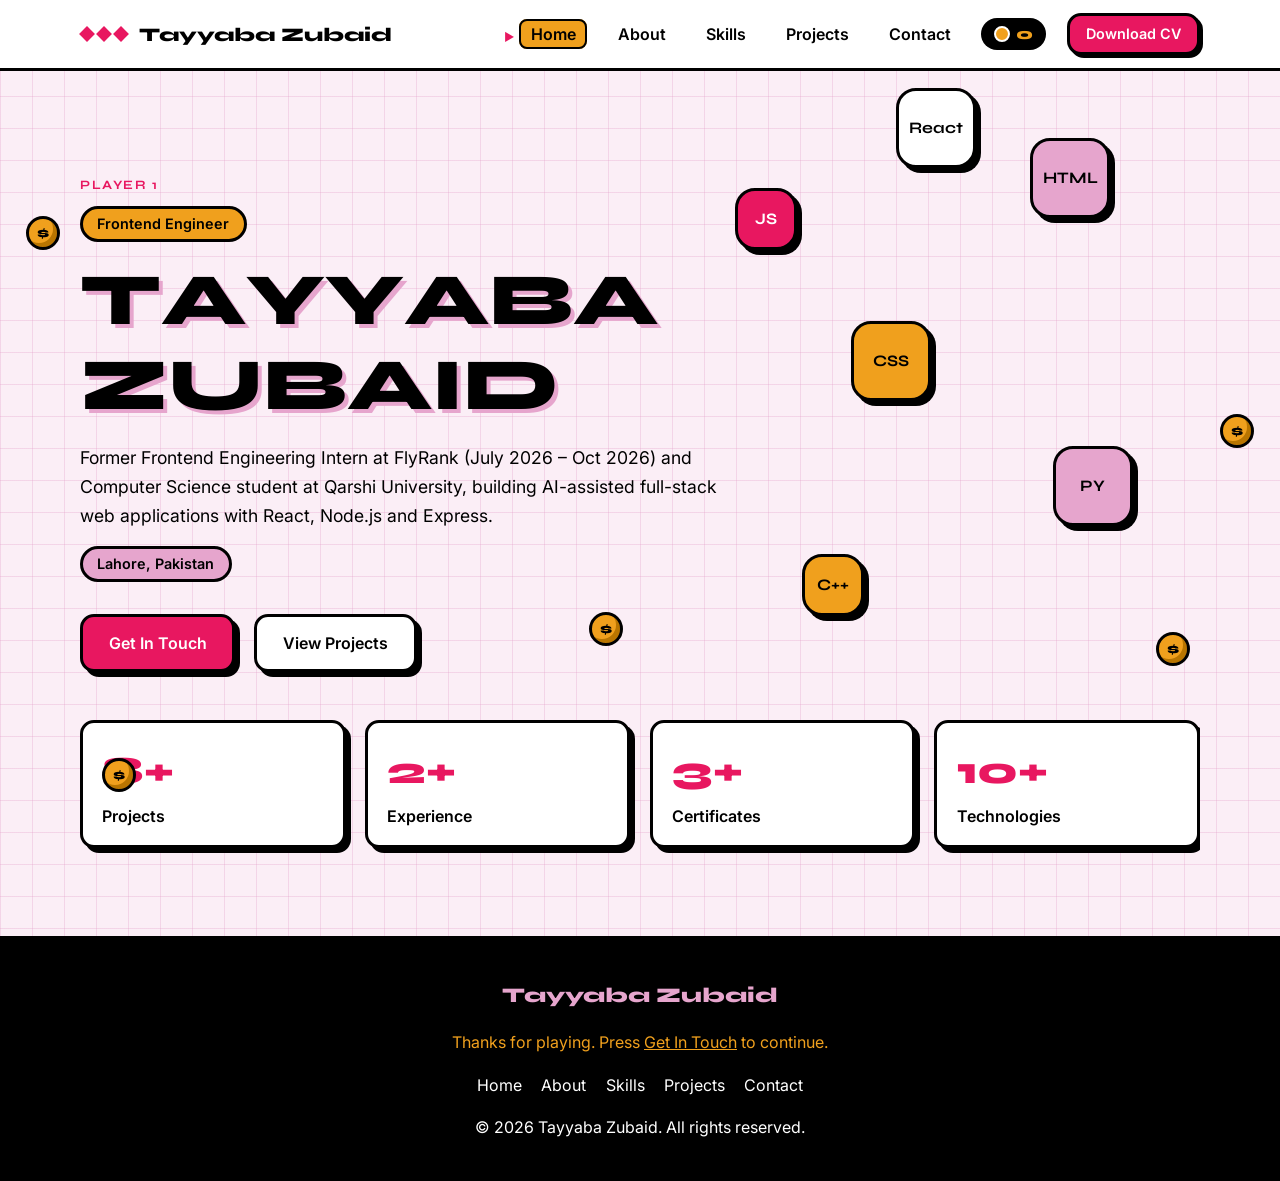
==== index.html @ 626595d5 "Add code and asset files" ====
<!DOCTYPE html>
<html lang="en">

<head>
    <meta charset="UTF-8">
    <meta name="viewport" content="width=device-width, initial-scale=1.0">
    <title>Home | Tayyaba Zubaid</title>
    <meta name="description" content="Frontend Engineer and CS student building AI-assisted full-stack web apps.">
    <link rel="preconnect" href="https://fonts.googleapis.com">
    <link rel="preconnect" href="https://fonts.gstatic.com" crossorigin>
    <link
        href="https://fonts.googleapis.com/css2?family=Inter:wght@400;500;600&family=Syne:wght@600;700;800&display=swap"
        rel="stylesheet">
    <link rel="stylesheet" href="css/style.css">
</head>

<body data-page="home">
    <!-- Shared HUD navbar -->
    <header class="site-header">
        <nav class="navbar container" aria-label="Main navigation">
            <a href="index.html" class="logo"><span class="hearts"
                    aria-hidden="true"><i></i><i></i><i></i></span>Tayyaba Zubaid</a>
            <button class="nav-toggle" aria-label="Toggle menu" aria-expanded="false"
                aria-controls="nav-links"><span></span><span></span><span></span></button>
            <ul class="nav-links" id="nav-links">
                <li><a href="index.html" data-nav="home">Home</a></li>
                <li><a href="about.html" data-nav="about">About</a></li>
                <li><a href="skills.html" data-nav="skills">Skills</a></li>
                <li><a href="projects.html" data-nav="projects">Projects</a></li>
                <li><a href="contact.html" data-nav="contact">Contact</a></li>
                <li class="hud-coins" title="Coins collected"><span class="coin-icon" aria-hidden="true"></span><span
                        id="coin-count" aria-live="polite">0</span></li>
                <li><a href="assets/Tayyaba_Zubaid_CV.pdf" class="btn btn-small" download>Download CV</a></li>
            </ul>
        </nav>
    </header>
    <main>
        <section class="hero container">
            <div class="blobs" aria-hidden="true">
                <span class="blob b1">HTML</span><span class="blob b2">CSS</span><span class="blob b3">JS</span>
                <span class="blob b4">PY</span><span class="blob b5">C++</span><span class="blob b6">React</span>
            </div>
            <div class="hero-content">
                <p class="player-tag">Player 1</p>
                <span class="badge">Frontend Engineer</span>
                <h1 class="hero-title" aria-label="Tayyaba Zubaid">TAYYABA ZUBAID</h1>
                <p class="lead">Former Frontend Engineering Intern at FlyRank (July 2026 &ndash; Oct 2026) and Computer
                    Science student at Qarshi University, building AI-assisted full-stack web applications with React,
                    Node.js and Express.</p>
                <p class="badge badge-soft">Lahore, Pakistan</p>
                <div class="hero-actions">
                    <a href="contact.html" class="btn btn-start">Get In Touch</a>
                    <a href="projects.html" class="btn btn-outline">View Projects</a>
                </div>
            </div>
            <ul class="stats" aria-label="Highlights">
                <li><span class="stat-num" data-target="8">0</span><span class="stat-plus">+</span><span
                        class="stat-label">Projects</span></li>
                <li><span class="stat-num" data-target="2">0</span><span class="stat-plus">+</span><span
                        class="stat-label">Experience</span></li>
                <li><span class="stat-num" data-target="3">0</span><span class="stat-plus">+</span><span
                        class="stat-label">Certificates</span></li>
                <li><span class="stat-num" data-target="10">0</span><span class="stat-plus">+</span><span
                        class="stat-label">Technologies</span></li>
            </ul>
        </section>
    </main>
    <!-- Shared footer -->
    <footer class="site-footer">
        <div class="container footer-inner">
            <p class="footer-name">Tayyaba Zubaid</p>
            <p class="continue">Thanks for playing. Press <a href="contact.html">Get In Touch</a> to continue.</p>
            <ul class="footer-links">
                <li><a href="index.html">Home</a></li>
                <li><a href="about.html">About</a></li>
                <li><a href="skills.html">Skills</a></li>
                <li><a href="projects.html">Projects</a></li>
                <li><a href="contact.html">Contact</a></li>
            </ul>
            <p>&copy; 2026 Tayyaba Zubaid. All rights reserved.</p>
        </div>
    </footer>
    <script src="js/main.js"></script>
</body>

</html>
---- css/style.css ----
/* style.css - arcade/game theme. Palette: pink #E6A5CD, crimson #E81760, amber #F0A01D, black, white */
:root {
    --pink: #E6A5CD;
    --crimson: #E81760;
    --amber: #F0A01D;
    --black: #000;
    --white: #fff;
    --soft: #fbeef6;
    --r: 14px;
    --max: 1120px;
    --bd: 3px solid var(--black);
    --sh: 5px 5px 0 var(--black)
}

*,
*::before,
*::after {
    box-sizing: border-box;
    margin: 0;
    padding: 0
}

html {
    scroll-behavior: smooth
}

body {
    font-family: 'Inter', sans-serif;
    color: var(--black);
    line-height: 1.65;
    opacity: 0;
    transition: opacity .6s;
    background-color: var(--soft);
    background-image: linear-gradient(rgba(230, 165, 205, .35) 1px, transparent 1px), linear-gradient(90deg, rgba(230, 165, 205, .35) 1px, transparent 1px);
    background-size: 32px 32px;
    animation: scroll-bg 24s linear infinite
}

@keyframes scroll-bg {
    to {
        background-position: 32px 32px
    }
}

body.loaded {
    opacity: 1
}

h1,
h2,
h3,
.logo {
    font-family: 'Syne', sans-serif;
    line-height: 1.1
}

h1 {
    font-size: clamp(2rem, 5vw, 3.2rem)
}

a {
    color: inherit
}

ul {
    list-style: none
}

img {
    max-width: 100%;
    display: block
}

:focus-visible {
    outline: 3px solid var(--amber);
    outline-offset: 3px
}

.container {
    width: min(100% - 2.5rem, var(--max));
    margin-inline: auto
}

.hidden {
    display: none !important
}

.section {
    padding: 4.5rem 0
}

.section-head {
    margin-bottom: 2.5rem
}

.label,
.player-tag,
.stage,
.hint {
    font-family: 'Syne', sans-serif;
    font-weight: 700;
    letter-spacing: .12em;
    text-transform: uppercase;
    font-size: .8rem
}

.label {
    display: inline-block;
    background: var(--black);
    color: var(--amber);
    padding: .3rem .8rem;
    margin-bottom: .8rem;
    border-radius: 6px
}

.hint {
    margin-top: .6rem;
    color: var(--crimson)
}

/* Buttons: chunky, press down on click */
.btn {
    display: inline-block;
    background: var(--crimson);
    color: var(--white);
    padding: .8rem 1.6rem;
    border-radius: var(--r);
    text-decoration: none;
    border: var(--bd);
    box-shadow: var(--sh);
    cursor: pointer;
    font: inherit;
    font-weight: 600;
    transition: transform .12s, box-shadow .12s
}

.btn:hover {
    transform: translate(-2px, -2px);
    box-shadow: 7px 7px 0 var(--black)
}

.btn:active {
    transform: translate(5px, 5px);
    box-shadow: 0 0 0 var(--black)
}

.btn-small {
    padding: .4rem 1rem;
    font-size: .9rem;
    box-shadow: 3px 3px 0 var(--black)
}

.btn-outline {
    background: var(--white);
    color: var(--black)
}

.btn-light {
    background: var(--amber);
    color: var(--black)
}

.btn-start {
    animation: pulse 1.4s ease-in-out infinite
}

@keyframes pulse {
    50% {
        transform: scale(1.07)
    }
}

.badge {
    display: inline-block;
    background: var(--amber);
    border: var(--bd);
    padding: .2rem .9rem;
    border-radius: 999px;
    font-weight: 600;
    font-size: .9rem
}

.badge-soft {
    background: var(--pink);
    margin-top: 1rem
}

.player-tag {
    display: block;
    color: var(--crimson);
    animation: blink 1s steps(2) infinite;
    margin-bottom: .6rem
}

@keyframes blink {
    50% {
        opacity: 0
    }
}

/* HUD navbar */
.site-header {
    position: sticky;
    top: 0;
    z-index: 50;
    background: var(--white);
    border-bottom: var(--bd)
}

.navbar {
    display: flex;
    align-items: center;
    justify-content: space-between;
    padding: .8rem 0
}

.logo {
    display: flex;
    align-items: center;
    gap: .7rem;
    font-weight: 800;
    font-size: 1.2rem;
    text-decoration: none
}

.hearts {
    display: flex;
    gap: 3px
}

.hearts i {
    width: 14px;
    height: 14px;
    background: var(--crimson);
    transform: rotate(45deg) scale(.8);
    animation: beat 1.2s ease-in-out infinite
}

.hearts i:nth-child(2) {
    animation-delay: .2s
}

.hearts i:nth-child(3) {
    animation-delay: .4s
}

@keyframes beat {
    50% {
        transform: rotate(45deg) scale(1)
    }
}

.nav-links {
    display: flex;
    align-items: center;
    gap: 1.3rem
}

.nav-links a:not(.btn) {
    text-decoration: none;
    font-weight: 600;
    padding: .2rem .6rem;
    border-radius: 8px;
    position: relative
}

.nav-links a.active:not(.btn) {
    background: var(--amber);
    border: 2px solid var(--black)
}

.nav-links a.active:not(.btn)::before {
    content: "\25B6";
    position: absolute;
    left: -1.1rem;
    font-size: .7rem;
    top: .45rem;
    color: var(--crimson);
    animation: nudge .7s ease-in-out infinite
}

.nav-links a:not(.btn):hover {
    background: var(--pink)
}

@keyframes nudge {
    50% {
        transform: translateX(4px)
    }
}

.hud-coins {
    display: flex;
    align-items: center;
    gap: .4rem;
    font-family: 'Syne', sans-serif;
    font-weight: 800;
    background: var(--black);
    color: var(--amber);
    padding: .15rem .8rem;
    border-radius: 999px
}

.coin-icon {
    width: 16px;
    height: 16px;
    border-radius: 50%;
    background: var(--amber);
    border: 2px solid var(--white)
}

.bump {
    animation: bump .4s
}

@keyframes bump {
    50% {
        transform: scale(1.8)
    }
}

.nav-toggle {
    display: none;
    background: none;
    border: 0;
    cursor: pointer;
    padding: .5rem
}

.nav-toggle span {
    display: block;
    width: 24px;
    height: 3px;
    background: var(--black);
    margin: 4px 0
}

@media(max-width:900px) {
    .nav-toggle {
        display: block
    }

    .nav-links {
        position: absolute;
        top: 100%;
        left: 0;
        right: 0;
        flex-direction: column;
        align-items: flex-start;
        gap: 1rem;
        padding: 1.5rem 1.5rem 1.5rem 2.2rem;
        background: var(--white);
        border-bottom: var(--bd);
        display: none
    }

    .nav-links.open {
        display: flex
    }
}

/* Boot loader */
.loader {
    position: fixed;
    inset: 0;
    z-index: 100;
    background: var(--black);
    color: var(--amber);
    display: grid;
    place-content: center;
    gap: 1.2rem;
    text-align: center;
    font-family: 'Syne', sans-serif;
    font-weight: 800;
    font-size: 1.6rem;
    letter-spacing: .15em;
    text-transform: uppercase;
    transition: opacity .5s
}

.loader.done {
    opacity: 0
}

.dots::after {
    content: "";
    animation: dots 1s steps(4) infinite
}

@keyframes dots {
    0% {
        content: ""
    }

    25% {
        content: "."
    }

    50% {
        content: ".."
    }

    75% {
        content: "..."
    }
}

.load-track {
    width: min(70vw, 320px);
    height: 22px;
    border: 3px solid var(--amber);
    padding: 3px
}

.load-bar {
    height: 100%;
    background: var(--crimson);
    width: 0;
    animation: load 1.2s steps(10) forwards
}

@keyframes load {
    to {
        width: 100%
    }
}

/* Home */
.hero {
    position: relative;
    min-height: calc(100vh - 70px);
    display: flex;
    flex-direction: column;
    justify-content: center;
    gap: 3rem;
    padding: 3.5rem 0;
    overflow: hidden
}

.hero-content {
    position: relative;
    z-index: 1;
    max-width: 700px
}

.hero-title {
    font-size: clamp(1.5rem, 7vw, 4.6rem);
    font-weight: 800;
    margin: 1rem 0;
    text-shadow: 4px 4px 0 var(--pink);
    line-height: 1.15;
    width: max-content;
    max-width: 100%
}

.word {
    display: block;
    white-space: nowrap
}

.letter {
    display: inline-block;
    animation: drop .6s cubic-bezier(.3, 1.6, .5, 1) both;
    animation-delay: calc(var(--i)*60ms + 300ms)
}

@keyframes drop {
    from {
        opacity: 0;
        transform: translateY(-60px) rotate(-12deg)
    }
}

.lead {
    font-size: 1.1rem;
    max-width: 60ch
}

.hero-actions {
    display: flex;
    flex-wrap: wrap;
    gap: 1.2rem;
    margin-top: 2rem
}

.stats {
    position: relative;
    z-index: 1;
    display: grid;
    grid-template-columns: repeat(auto-fit, minmax(130px, 1fr));
    gap: 1.2rem
}

.stats li {
    background: var(--white);
    border: var(--bd);
    box-shadow: var(--sh);
    border-radius: var(--r);
    padding: 1rem 1.2rem;
    animation: rise .6s both
}

.stats li:nth-child(2) {
    animation-delay: .1s
}

.stats li:nth-child(3) {
    animation-delay: .2s
}

.stats li:nth-child(4) {
    animation-delay: .3s
}

@keyframes rise {
    from {
        opacity: 0;
        transform: translateY(30px)
    }
}

.stat-num,
.stat-plus {
    font-family: 'Syne', sans-serif;
    font-size: 2.4rem;
    font-weight: 800;
    color: var(--crimson)
}

.stat-label {
    display: block;
    font-weight: 600
}

.blob {
    position: absolute;
    display: grid;
    place-items: center;
    width: 80px;
    height: 80px;
    border: var(--bd);
    border-radius: 20px;
    box-shadow: var(--sh);
    font-family: 'Syne', sans-serif;
    font-weight: 700;
    animation: float 6s ease-in-out infinite
}

.b1 {
    top: 8%;
    right: 8%;
    background: var(--pink)
}

.b2 {
    top: 30%;
    right: 24%;
    background: var(--amber);
    animation-delay: -2s
}

.b3 {
    top: 14%;
    right: 36%;
    background: var(--crimson);
    color: var(--white);
    width: 62px;
    height: 62px;
    animation-delay: -4s
}

.b4 {
    top: 45%;
    right: 6%;
    background: var(--pink);
    animation-delay: -1s
}

.b5 {
    top: 58%;
    right: 30%;
    background: var(--amber);
    width: 62px;
    height: 62px;
    animation-delay: -3s
}

.b6 {
    top: 2%;
    right: 20%;
    background: var(--white);
    animation-delay: -5s
}

@keyframes float {
    50% {
        transform: translateY(-24px) rotate(10deg)
    }
}

@media(max-width:700px) {
    .blob {
        opacity: .25
    }
}

/* About: character card */
.about {
    display: grid;
    grid-template-columns: 1fr 1.1fr;
    gap: 4rem;
    align-items: center
}

.about-visual {
    position: relative;
    max-width: 420px;
    margin-inline: auto;
    width: 100%
}

.photo-blob {
    position: absolute;
    inset: -6% -8% 8% 10%;
    background: var(--pink);
    border: var(--bd);
    border-radius: 58% 42% 55% 45%/48% 55% 45% 52%;
    animation: morph 8s ease-in-out infinite
}

@keyframes morph {
    50% {
        border-radius: 42% 58% 45% 55%/55% 45% 55% 45%;
        transform: rotate(4deg)
    }
}

.photo-frame {
    position: relative;
    aspect-ratio: 1;
    border: var(--bd);
    box-shadow: var(--sh);
    border-radius: var(--r);
    overflow: hidden;
    background: var(--crimson);
    display: grid;
    place-items: center
}

.photo-initials {
    font-family: 'Syne', sans-serif;
    font-size: 5rem;
    font-weight: 800;
    color: var(--white)
}

.photo-frame img {
    position: absolute;
    inset: 0;
    width: 100%;
    height: 100%;
    object-fit: cover
}

.exp-badge {
    position: absolute;
    bottom: -4%;
    right: -2%;
    background: var(--amber);
    border: var(--bd);
    box-shadow: var(--sh);
    padding: .6rem 1.1rem;
    border-radius: var(--r);
    font-family: 'Syne', sans-serif;
    font-weight: 800;
    animation: float 4s ease-in-out infinite
}

.about-text p {
    margin-top: 1rem
}

.about-text h1 {
    margin-bottom: .5rem
}

.checklist {
    margin-top: 1.5rem;
    display: grid;
    gap: .7rem
}

.checklist li {
    padding: .6rem .9rem .6rem 3rem;
    position: relative;
    background: var(--white);
    border: var(--bd);
    border-radius: var(--r)
}

.checklist li::before {
    content: "\2713";
    position: absolute;
    left: .7rem;
    top: .55rem;
    width: 1.5rem;
    height: 1.5rem;
    border: 2px solid var(--black);
    background: var(--amber);
    display: grid;
    place-items: center;
    font-weight: 800;
    transform: scale(0);
    transition: transform .4s cubic-bezier(.3, 1.8, .5, 1) .3s
}

.checklist li.in::before {
    transform: scale(1)
}

@media(max-width:820px) {
    .about {
        grid-template-columns: 1fr;
        gap: 2.5rem
    }
}

/* Skills: inventory slots (no bars, no numbers) */
.skill-grid {
    display: grid;
    grid-template-columns: repeat(auto-fit, minmax(300px, 1fr));
    gap: 1.6rem
}

.skill-group {
    background: var(--white);
    border: var(--bd);
    box-shadow: var(--sh);
    border-radius: var(--r);
    padding: 1.5rem
}

.skill-group h2 {
    font-size: 1.3rem;
    margin-bottom: 1.2rem;
    display: inline-block;
    background: var(--amber);
    border: 2px solid var(--black);
    padding: .15rem .8rem;
    border-radius: 8px
}

.skill-group:nth-child(2) h2 {
    background: var(--pink)
}

.skill-group:nth-child(3) h2 {
    background: var(--crimson);
    color: var(--white)
}

.skill-group:nth-child(4) h2 {
    background: var(--black);
    color: var(--amber)
}

.slots {
    display: grid;
    grid-template-columns: repeat(auto-fill, minmax(84px, 1fr));
    gap: .8rem
}

.slot {
    display: flex;
    flex-direction: column;
    align-items: center;
    gap: .4rem;
    text-align: center;
    font-size: .78rem;
    font-weight: 600;
    opacity: 0;
    transform: translateY(-40px) scale(.6)
}

.slot.in {
    opacity: 1;
    transform: none;
    transition: opacity .3s, transform .5s cubic-bezier(.3, 1.8, .5, 1)
}

.slot-icon {
    width: 62px;
    height: 62px;
    display: grid;
    place-items: center;
    background: var(--soft);
    border: var(--bd);
    border-radius: 12px;
    box-shadow: inset -4px -4px 0 var(--pink);
    font-family: 'Syne', sans-serif;
    font-weight: 800;
    font-size: 1.1rem;
    transition: transform .2s, background .2s
}

.slot:hover .slot-icon {
    background: var(--amber);
    transform: translateY(-6px) rotate(-6deg)
}

/* Projects: level select */
.filters {
    display: flex;
    flex-wrap: wrap;
    gap: .8rem;
    margin-bottom: 2rem
}

.filter-btn {
    background: var(--white);
    border: var(--bd);
    box-shadow: 3px 3px 0 var(--black);
    border-radius: var(--r);
    padding: .5rem 1.2rem;
    font: inherit;
    font-weight: 600;
    cursor: pointer;
    transition: transform .12s, box-shadow .12s
}

.filter-btn:active {
    transform: translate(3px, 3px);
    box-shadow: none
}

.filter-btn.active {
    background: var(--crimson);
    color: var(--white)
}

.project-grid {
    display: grid;
    grid-template-columns: repeat(auto-fill, minmax(290px, 1fr));
    gap: 1.8rem
}

.project-card {
    position: relative;
    min-height: 300px;
    border: var(--bd);
    box-shadow: var(--sh);
    border-radius: var(--r);
    overflow: hidden;
    background: var(--pink);
    transition: transform .25s
}

.project-card:nth-child(3n+2) {
    background: var(--amber)
}

.project-card:nth-child(3n) {
    background: var(--white)
}

.project-card:hover {
    transform: translate(-3px, -3px) rotate(-1deg)
}

.card-base {
    min-height: 300px;
    padding: 1.5rem;
    display: flex;
    flex-direction: column;
    justify-content: flex-end
}

.stage {
    position: absolute;
    top: 1rem;
    left: 1rem;
    background: var(--black);
    color: var(--amber);
    padding: .2rem .6rem;
    border-radius: 6px
}

.card-initial {
    position: absolute;
    top: .3rem;
    right: 1.2rem;
    font-family: 'Syne', sans-serif;
    font-size: 7rem;
    font-weight: 800;
    opacity: .25
}

.card-base h2 {
    font-size: 1.6rem
}

.card-cat {
    font-weight: 600
}

.card-overlay {
    position: absolute;
    inset: 0;
    background: var(--black);
    color: var(--white);
    padding: 1.5rem;
    display: flex;
    flex-direction: column;
    gap: .6rem;
    justify-content: center;
    opacity: 0;
    transform: translateY(100%);
    transition: opacity .35s, transform .35s cubic-bezier(.3, 1.2, .5, 1)
}

.project-card:hover .card-overlay,
.project-card:focus-within .card-overlay {
    opacity: 1;
    transform: none
}

.tag {
    align-self: flex-start;
    background: var(--amber);
    color: var(--black);
    padding: .2rem .8rem;
    border-radius: 999px;
    font-size: .8rem;
    font-weight: 700
}

.card-overlay h3 {
    font-size: 1.4rem
}

.card-overlay p {
    font-size: .92rem
}

.stack {
    color: var(--pink);
    font-weight: 600
}

.card-actions {
    display: flex;
    gap: .8rem;
    margin-top: .4rem;
    flex-wrap: wrap
}

.card-actions .btn {
    border-color: var(--white);
    box-shadow: 3px 3px 0 var(--pink)
}

.pop {
    animation: pop .45s cubic-bezier(.3, 1.8, .5, 1)
}

@keyframes pop {
    from {
        transform: scale(.6);
        opacity: 0
    }
}

/* Contact */
.contact-grid {
    display: grid;
    grid-template-columns: repeat(auto-fit, minmax(260px, 1fr));
    gap: 1.8rem
}

.contact-card {
    display: block;
    text-decoration: none;
    background: var(--white);
    border: var(--bd);
    box-shadow: var(--sh);
    border-radius: var(--r);
    padding: 2rem;
    transition: transform .2s, background .2s
}

.contact-card:nth-child(2) {
    background: var(--amber)
}

.contact-card:nth-child(3) {
    background: var(--pink)
}

.contact-card:hover {
    animation: wobble .5s
}

@keyframes wobble {
    25% {
        transform: rotate(-3deg)
    }

    75% {
        transform: rotate(3deg)
    }
}

.contact-card h2 {
    font-size: 1.4rem;
    margin-bottom: .4rem
}

.contact-card p {
    overflow-wrap: anywhere
}

/* Scroll reveal */
.reveal {
    opacity: 0;
    transform: translateY(30px);
    transition: opacity .5s var(--d, 0ms), transform .5s var(--d, 0ms)
}

.reveal.in {
    opacity: 1;
    transform: none
}

.project-card.reveal.in:hover {
    transform: translate(-3px, -3px) rotate(-1deg);
    transition-delay: 0ms
}

/* Coins and sparks */
.coin {
    position: fixed;
    z-index: 40;
    width: 34px;
    height: 34px;
    border-radius: 50%;
    background: var(--amber);
    border: 3px solid var(--black);
    box-shadow: inset -4px -4px 0 #b97500;
    cursor: pointer;
    animation: spin 1.6s linear infinite, bob 2.4s ease-in-out infinite
}

.coin::after {
    content: "$";
    font-family: 'Syne', sans-serif;
    font-weight: 800;
    font-size: .9rem
}

.c1 {
    top: 24%;
    left: 2%
}

.c2 {
    top: 46%;
    right: 2%
}

.c3 {
    bottom: 12%;
    left: 8%
}

.c4 {
    bottom: 26%;
    right: 7%
}

.c5 {
    top: 68%;
    left: 46%
}

@keyframes spin {
    50% {
        transform: scaleX(.2)
    }
}

@keyframes bob {
    50% {
        margin-top: -14px
    }
}

.coin.got {
    animation: got .5s forwards
}

@keyframes got {
    to {
        transform: translateY(-70px) scale(1.6);
        opacity: 0
    }
}

.spark {
    position: fixed;
    z-index: 60;
    width: 8px;
    height: 8px;
    background: var(--crimson);
    border: 1px solid var(--black);
    pointer-events: none;
    animation: spark .6s forwards
}

@keyframes spark {
    to {
        transform: translate(var(--dx), var(--dy)) rotate(180deg);
        opacity: 0
    }
}

/* Footer */
.site-footer {
    background: var(--black);
    color: var(--white);
    padding: 2.5rem 0;
    margin-top: 2rem;
    border-top: var(--bd)
}

.footer-inner {
    display: flex;
    flex-direction: column;
    align-items: center;
    gap: 1rem;
    text-align: center
}

.footer-name {
    font-family: 'Syne', sans-serif;
    font-weight: 800;
    font-size: 1.3rem;
    color: var(--pink)
}

.continue {
    color: var(--amber);
    animation: blink 1.4s steps(2) infinite
}

.footer-links {
    display: flex;
    flex-wrap: wrap;
    justify-content: center;
    gap: 1.2rem
}

.footer-links a {
    text-decoration: none
}

.footer-links a:hover,
.continue a {
    color: var(--amber)
}

@media(prefers-reduced-motion:reduce) {

    *,
    *::before,
    *::after {
        animation: none !important;
        transition: none !important
    }

    .slot,
    .reveal {
        opacity: 1;
        transform: none
    }

    .checklist li::before {
        transform: scale(1)
    }
}
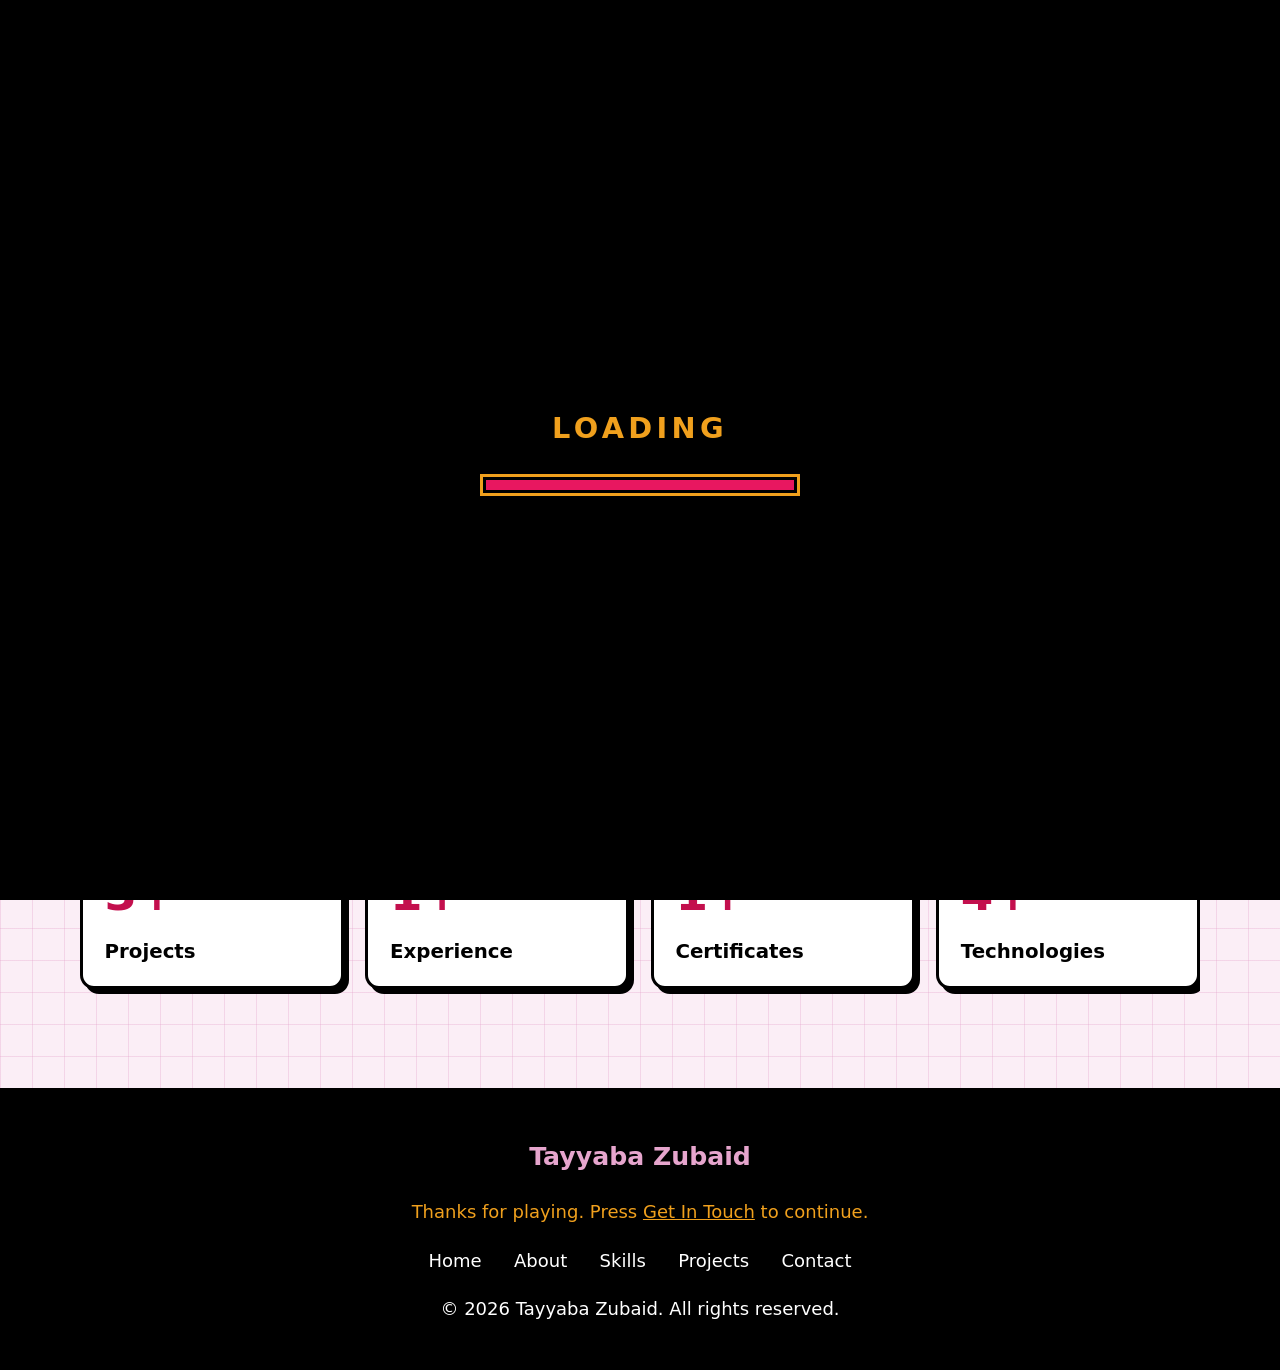
==== commit 9aa3af62: "Add SEO optimization, security, maintenance" ====
--- a/index.html
+++ b/index.html
@@ -2,85 +2,144 @@
 <html lang="en">
 
 <head>
-    <meta charset="UTF-8">
-    <meta name="viewport" content="width=device-width, initial-scale=1.0">
-    <title>Home | Tayyaba Zubaid</title>
-    <meta name="description" content="Frontend Engineer and CS student building AI-assisted full-stack web apps.">
-    <link rel="preconnect" href="https://fonts.googleapis.com">
-    <link rel="preconnect" href="https://fonts.gstatic.com" crossorigin>
-    <link
-        href="https://fonts.googleapis.com/css2?family=Inter:wght@400;500;600&family=Syne:wght@600;700;800&display=swap"
-        rel="stylesheet">
-    <link rel="stylesheet" href="css/style.css">
+  <meta charset="UTF-8">
+  <meta name="viewport" content="width=device-width, initial-scale=1.0">
+  <title>Tayyaba Zubaid | Frontend Engineer Portfolio</title>
+  <meta name="description"
+    content="Portfolio of Tayyaba Zubaid, a Frontend Engineer and CS student in Lahore, Pakistan, building AI-assisted full-stack web apps with React, Node.js and Express.">
+  <meta name="author" content="Tayyaba Zubaid">
+  <meta name="robots" content="index, follow">
+  <meta name="theme-color" content="#E81760">
+  <meta name="referrer" content="strict-origin-when-cross-origin">
+  <meta http-equiv="Content-Security-Policy"
+    content="default-src 'self'; script-src 'self'; style-src 'self' https://fonts.googleapis.com; font-src https://fonts.gstatic.com; img-src 'self' data:; connect-src 'none'; object-src 'none'; base-uri 'self'; form-action 'none'">
+  <link rel="canonical" href="https://tayaba-portfolio-3.vercel.app/">
+  <meta property="og:type" content="website">
+  <meta property="og:site_name" content="Tayyaba Zubaid">
+  <meta property="og:title" content="Tayyaba Zubaid | Frontend Engineer Portfolio">
+  <meta property="og:description"
+    content="Portfolio of Tayyaba Zubaid, a Frontend Engineer and CS student in Lahore, Pakistan, building AI-assisted full-stack web apps with React, Node.js and Express.">
+  <meta property="og:url" content="https://portfolio-3-seven-xi.vercel.app/">
+  <meta property="og:image" content="https://portfolio-3-seven-xi.vercel.app/assets/og-image.png">
+  <meta property="og:image:alt" content="Tayyaba Zubaid, Frontend Engineer">
+  <meta name="twitter:card" content="summary_large_image">
+  <meta name="twitter:title" content="Tayyaba Zubaid | Frontend Engineer Portfolio">
+  <meta name="twitter:description"
+    content="Portfolio of Tayyaba Zubaid, a Frontend Engineer and CS student in Lahore, Pakistan, building AI-assisted full-stack web apps with React, Node.js and Express.">
+  <meta name="twitter:image" content="https://tayyaba-portfolio-3.vercel.app/assets/og-image.png">
+  <link rel="icon" href="assets/favicon.svg" type="image/svg+xml">
+  <link rel="preconnect" href="https://fonts.googleapis.com">
+  <link rel="preconnect" href="https://fonts.gstatic.com" crossorigin>
+  <link href="https://fonts.googleapis.com/css2?family=Inter:wght@400;500;600;700;800&amp;display=swap"
+    rel="stylesheet">
+  <link rel="stylesheet" href="css/style.css">
+  <script type="application/ld+json">
+{
+  "@context": "https://schema.org",
+  "@type": "Person",
+  "name": "Tayyaba Zubaid",
+  "jobTitle": "Frontend Engineer",
+  "url": "https://portfolio-3-seven-xi.vercel.app/",
+  "address": {
+    "@type": "PostalAddress",
+    "addressLocality": "Lahore",
+    "addressCountry": "PK"
+  },
+  "alumniOf": {
+    "@type": "CollegeOrUniversity",
+    "name": "Qarshi University"
+  },
+  "knowsAbout": [
+    "JavaScript",
+    "React",
+    "Node.js",
+    "Express",
+    "HTML5",
+    "CSS3",
+    "Python",
+    "C++",
+    "Java"
+  ],
+  "sameAs": [
+    "https://github.com/Tayyaba-tz",
+    "https://www.linkedin.com/in/tayyaba-zubaid/"
+  ]
+}
+  </script>
 </head>
 
 <body data-page="home">
-    <!-- Shared HUD navbar -->
-    <header class="site-header">
-        <nav class="navbar container" aria-label="Main navigation">
-            <a href="index.html" class="logo"><span class="hearts"
-                    aria-hidden="true"><i></i><i></i><i></i></span>Tayyaba Zubaid</a>
-            <button class="nav-toggle" aria-label="Toggle menu" aria-expanded="false"
-                aria-controls="nav-links"><span></span><span></span><span></span></button>
-            <ul class="nav-links" id="nav-links">
-                <li><a href="index.html" data-nav="home">Home</a></li>
-                <li><a href="about.html" data-nav="about">About</a></li>
-                <li><a href="skills.html" data-nav="skills">Skills</a></li>
-                <li><a href="projects.html" data-nav="projects">Projects</a></li>
-                <li><a href="contact.html" data-nav="contact">Contact</a></li>
-                <li class="hud-coins" title="Coins collected"><span class="coin-icon" aria-hidden="true"></span><span
-                        id="coin-count" aria-live="polite">0</span></li>
-                <li><a href="assets/Tayyaba_Zubaid_CV.pdf" class="btn btn-small" download>Download CV</a></li>
-            </ul>
-        </nav>
-    </header>
-    <main>
-        <section class="hero container">
-            <div class="blobs" aria-hidden="true">
-                <span class="blob b1">HTML</span><span class="blob b2">CSS</span><span class="blob b3">JS</span>
-                <span class="blob b4">PY</span><span class="blob b5">C++</span><span class="blob b6">React</span>
-            </div>
-            <div class="hero-content">
-                <p class="player-tag">Player 1</p>
-                <span class="badge">Frontend Engineer</span>
-                <h1 class="hero-title" aria-label="Tayyaba Zubaid">TAYYABA ZUBAID</h1>
-                <p class="lead">Former Frontend Engineering Intern at FlyRank (July 2026 &ndash; Oct 2026) and Computer
-                    Science student at Qarshi University, building AI-assisted full-stack web applications with React,
-                    Node.js and Express.</p>
-                <p class="badge badge-soft">Lahore, Pakistan</p>
-                <div class="hero-actions">
-                    <a href="contact.html" class="btn btn-start">Get In Touch</a>
-                    <a href="projects.html" class="btn btn-outline">View Projects</a>
-                </div>
-            </div>
-            <ul class="stats" aria-label="Highlights">
-                <li><span class="stat-num" data-target="8">0</span><span class="stat-plus">+</span><span
-                        class="stat-label">Projects</span></li>
-                <li><span class="stat-num" data-target="2">0</span><span class="stat-plus">+</span><span
-                        class="stat-label">Experience</span></li>
-                <li><span class="stat-num" data-target="3">0</span><span class="stat-plus">+</span><span
-                        class="stat-label">Certificates</span></li>
-                <li><span class="stat-num" data-target="10">0</span><span class="stat-plus">+</span><span
-                        class="stat-label">Technologies</span></li>
-            </ul>
-        </section>
-    </main>
-    <!-- Shared footer -->
-    <footer class="site-footer">
-        <div class="container footer-inner">
-            <p class="footer-name">Tayyaba Zubaid</p>
-            <p class="continue">Thanks for playing. Press <a href="contact.html">Get In Touch</a> to continue.</p>
-            <ul class="footer-links">
-                <li><a href="index.html">Home</a></li>
-                <li><a href="about.html">About</a></li>
-                <li><a href="skills.html">Skills</a></li>
-                <li><a href="projects.html">Projects</a></li>
-                <li><a href="contact.html">Contact</a></li>
-            </ul>
-            <p>&copy; 2026 Tayyaba Zubaid. All rights reserved.</p>
+  <!-- SYNC:HEADER:START -->
+  <a class="skip-link" href="#main">Skip to main content</a>
+  <header class="site-header">
+    <nav class="navbar container" aria-label="Main navigation">
+      <a href="index.html" class="logo"><span class="hearts" aria-hidden="true"><i></i><i></i><i></i></span>Tayyaba
+        Zubaid</a>
+      <button class="nav-toggle" type="button" aria-label="Toggle menu" aria-expanded="false"
+        aria-controls="nav-links"><span></span><span></span><span></span></button>
+      <ul class="nav-links" id="nav-links">
+        <li><a href="index.html" data-nav="home">Home</a></li>
+        <li><a href="about.html" data-nav="about">About</a></li>
+        <li><a href="skills.html" data-nav="skills">Skills</a></li>
+        <li><a href="projects.html" data-nav="projects">Projects</a></li>
+        <li><a href="contact.html" data-nav="contact">Contact</a></li>
+        <li class="hud-coins"><span class="coin-icon" aria-hidden="true"></span><span class="sr-only">Coins
+            collected:</span><span id="coin-count" role="status">0</span></li>
+        <li><a href="assets/Tayyaba_Zubaid_CV.pdf" class="btn btn-small" download>Download CV</a></li>
+      </ul>
+    </nav>
+  </header>
+  <!-- SYNC:HEADER:END -->
+  <main id="main" tabindex="-1">
+    <section class="hero container">
+      <div class="blobs" aria-hidden="true">
+        <span class="blob b1">HTML</span><span class="blob b2">CSS</span><span class="blob b3">JS</span>
+        <span class="blob b4">PY</span><span class="blob b5">C++</span><span class="blob b6">React</span>
+      </div>
+      <div class="hero-content">
+        <p class="player-tag">Player 1</p>
+        <span class="badge">Frontend Engineer</span>
+        <h1 class="hero-title" aria-label="Tayyaba Zubaid">TAYYABA ZUBAID</h1>
+        <p class="lead">Former Frontend Engineering Intern at FlyRank (July 2026 &ndash; Oct 2026) and Computer
+          Science student at Qarshi University, building AI-assisted full-stack web applications with React,
+          Node.js and Express.</p>
+        <p class="badge badge-soft">Lahore, Pakistan</p>
+        <div class="hero-actions">
+          <a href="contact.html" class="btn btn-start">Get In Touch</a>
+          <a href="projects.html" class="btn btn-outline">View Projects</a>
         </div>
-    </footer>
-    <script src="js/main.js"></script>
+      </div>
+      <ul class="stats" aria-label="Highlights">
+        <li><span class="stat-num" data-target="8">0</span><span class="stat-plus">+</span><span
+            class="stat-label">Projects</span></li>
+        <li><span class="stat-num" data-target="2">0</span><span class="stat-plus">+</span><span
+            class="stat-label">Experience</span></li>
+        <li><span class="stat-num" data-target="3">0</span><span class="stat-plus">+</span><span
+            class="stat-label">Certificates</span></li>
+        <li><span class="stat-num" data-target="10">0</span><span class="stat-plus">+</span><span
+            class="stat-label">Technologies</span></li>
+      </ul>
+    </section>
+  </main>
+  <!-- SYNC:FOOTER:START -->
+  <footer class="site-footer">
+    <div class="container footer-inner">
+      <p class="footer-name">Tayyaba Zubaid</p>
+      <p class="continue">Thanks for playing. Press <a href="contact.html">Get In Touch</a> to continue.</p>
+      <nav aria-label="Footer navigation">
+        <ul class="footer-links">
+          <li><a href="index.html">Home</a></li>
+          <li><a href="about.html">About</a></li>
+          <li><a href="skills.html">Skills</a></li>
+          <li><a href="projects.html">Projects</a></li>
+          <li><a href="contact.html">Contact</a></li>
+        </ul>
+      </nav>
+      <p>&copy; 2026 Tayyaba Zubaid. All rights reserved.</p>
+    </div>
+  </footer>
+  <!-- SYNC:FOOTER:END -->
+  <script src="js/main.js" defer></script>
 </body>
 
 </html>
--- a/css/style.css
+++ b/css/style.css
@@ -1,1189 +1,243 @@
-/* style.css - arcade/game theme. Palette: pink #E6A5CD, crimson #E81760, amber #F0A01D, black, white */
+/* style.css - arcade/game theme
+   Palette: pink #E6A5CD, crimson #E81760, amber #F0A01D, black, white
+   Font: Inter only (simple and readable). Base size is 18px (html 112.5%). */
+
+/* ---------- Tokens ---------- */
 :root {
-    --pink: #E6A5CD;
-    --crimson: #E81760;
-    --amber: #F0A01D;
-    --black: #000;
-    --white: #fff;
-    --soft: #fbeef6;
-    --r: 14px;
-    --max: 1120px;
-    --bd: 3px solid var(--black);
-    --sh: 5px 5px 0 var(--black)
-}
-
-*,
-*::before,
-*::after {
-    box-sizing: border-box;
-    margin: 0;
-    padding: 0
-}
-
-html {
-    scroll-behavior: smooth
-}
-
+  --pink: #E6A5CD;
+  --crimson: #E81760;
+  --crimson-text: #C30F4D; /* darker crimson for small text on light backgrounds (AA contrast) */
+  --amber: #F0A01D;
+  --black: #000;
+  --white: #fff;
+  --soft: #fbeef6;
+  --r: 14px;
+  --max: 1120px;
+  --bd: 3px solid var(--black);
+  --sh: 5px 5px 0 var(--black);
+  --font: 'Inter', system-ui, -apple-system, 'Segoe UI', Roboto, Arial, sans-serif;
+}
+
+/* ---------- Base ---------- */
+*, *::before, *::after { box-sizing: border-box; margin: 0; padding: 0; }
+html { font-size: 112.5%; scroll-behavior: smooth; -webkit-text-size-adjust: 100%; }
 body {
-    font-family: 'Inter', sans-serif;
-    color: var(--black);
-    line-height: 1.65;
-    opacity: 0;
-    transition: opacity .6s;
-    background-color: var(--soft);
-    background-image: linear-gradient(rgba(230, 165, 205, .35) 1px, transparent 1px), linear-gradient(90deg, rgba(230, 165, 205, .35) 1px, transparent 1px);
-    background-size: 32px 32px;
-    animation: scroll-bg 24s linear infinite
-}
-
-@keyframes scroll-bg {
-    to {
-        background-position: 32px 32px
-    }
-}
-
-body.loaded {
-    opacity: 1
-}
-
-h1,
-h2,
-h3,
-.logo {
-    font-family: 'Syne', sans-serif;
-    line-height: 1.1
-}
-
-h1 {
-    font-size: clamp(2rem, 5vw, 3.2rem)
-}
-
-a {
-    color: inherit
-}
-
-ul {
-    list-style: none
-}
-
-img {
-    max-width: 100%;
-    display: block
-}
-
-:focus-visible {
-    outline: 3px solid var(--amber);
-    outline-offset: 3px
-}
-
-.container {
-    width: min(100% - 2.5rem, var(--max));
-    margin-inline: auto
-}
-
-.hidden {
-    display: none !important
-}
-
-.section {
-    padding: 4.5rem 0
-}
-
-.section-head {
-    margin-bottom: 2.5rem
-}
-
-.label,
-.player-tag,
-.stage,
-.hint {
-    font-family: 'Syne', sans-serif;
-    font-weight: 700;
-    letter-spacing: .12em;
-    text-transform: uppercase;
-    font-size: .8rem
-}
-
-.label {
-    display: inline-block;
-    background: var(--black);
-    color: var(--amber);
-    padding: .3rem .8rem;
-    margin-bottom: .8rem;
-    border-radius: 6px
-}
-
-.hint {
-    margin-top: .6rem;
-    color: var(--crimson)
-}
-
-/* Buttons: chunky, press down on click */
-.btn {
-    display: inline-block;
-    background: var(--crimson);
-    color: var(--white);
-    padding: .8rem 1.6rem;
-    border-radius: var(--r);
-    text-decoration: none;
-    border: var(--bd);
-    box-shadow: var(--sh);
-    cursor: pointer;
-    font: inherit;
-    font-weight: 600;
-    transition: transform .12s, box-shadow .12s
-}
-
-.btn:hover {
-    transform: translate(-2px, -2px);
-    box-shadow: 7px 7px 0 var(--black)
-}
-
-.btn:active {
-    transform: translate(5px, 5px);
-    box-shadow: 0 0 0 var(--black)
-}
-
-.btn-small {
-    padding: .4rem 1rem;
-    font-size: .9rem;
-    box-shadow: 3px 3px 0 var(--black)
-}
-
-.btn-outline {
-    background: var(--white);
-    color: var(--black)
-}
-
-.btn-light {
-    background: var(--amber);
-    color: var(--black)
-}
-
-.btn-start {
-    animation: pulse 1.4s ease-in-out infinite
-}
-
-@keyframes pulse {
-    50% {
-        transform: scale(1.07)
-    }
-}
-
-.badge {
-    display: inline-block;
-    background: var(--amber);
-    border: var(--bd);
-    padding: .2rem .9rem;
-    border-radius: 999px;
-    font-weight: 600;
-    font-size: .9rem
-}
-
-.badge-soft {
-    background: var(--pink);
-    margin-top: 1rem
-}
-
-.player-tag {
-    display: block;
-    color: var(--crimson);
-    animation: blink 1s steps(2) infinite;
-    margin-bottom: .6rem
-}
-
-@keyframes blink {
-    50% {
-        opacity: 0
-    }
-}
-
-/* HUD navbar */
-.site-header {
-    position: sticky;
-    top: 0;
-    z-index: 50;
-    background: var(--white);
-    border-bottom: var(--bd)
-}
-
-.navbar {
-    display: flex;
-    align-items: center;
-    justify-content: space-between;
-    padding: .8rem 0
-}
-
-.logo {
-    display: flex;
-    align-items: center;
-    gap: .7rem;
-    font-weight: 800;
-    font-size: 1.2rem;
-    text-decoration: none
-}
-
-.hearts {
-    display: flex;
-    gap: 3px
-}
-
-.hearts i {
-    width: 14px;
-    height: 14px;
-    background: var(--crimson);
-    transform: rotate(45deg) scale(.8);
-    animation: beat 1.2s ease-in-out infinite
-}
-
-.hearts i:nth-child(2) {
-    animation-delay: .2s
-}
-
-.hearts i:nth-child(3) {
-    animation-delay: .4s
-}
-
-@keyframes beat {
-    50% {
-        transform: rotate(45deg) scale(1)
-    }
-}
-
-.nav-links {
-    display: flex;
-    align-items: center;
-    gap: 1.3rem
-}
-
-.nav-links a:not(.btn) {
-    text-decoration: none;
-    font-weight: 600;
-    padding: .2rem .6rem;
-    border-radius: 8px;
-    position: relative
-}
-
-.nav-links a.active:not(.btn) {
-    background: var(--amber);
-    border: 2px solid var(--black)
-}
-
-.nav-links a.active:not(.btn)::before {
-    content: "\25B6";
-    position: absolute;
-    left: -1.1rem;
-    font-size: .7rem;
-    top: .45rem;
-    color: var(--crimson);
-    animation: nudge .7s ease-in-out infinite
-}
-
-.nav-links a:not(.btn):hover {
-    background: var(--pink)
-}
-
-@keyframes nudge {
-    50% {
-        transform: translateX(4px)
-    }
-}
-
-.hud-coins {
-    display: flex;
-    align-items: center;
-    gap: .4rem;
-    font-family: 'Syne', sans-serif;
-    font-weight: 800;
-    background: var(--black);
-    color: var(--amber);
-    padding: .15rem .8rem;
-    border-radius: 999px
-}
-
-.coin-icon {
-    width: 16px;
-    height: 16px;
-    border-radius: 50%;
-    background: var(--amber);
-    border: 2px solid var(--white)
-}
-
-.bump {
-    animation: bump .4s
-}
-
-@keyframes bump {
-    50% {
-        transform: scale(1.8)
-    }
-}
-
-.nav-toggle {
-    display: none;
-    background: none;
-    border: 0;
-    cursor: pointer;
-    padding: .5rem
-}
-
-.nav-toggle span {
-    display: block;
-    width: 24px;
-    height: 3px;
-    background: var(--black);
-    margin: 4px 0
-}
-
-@media(max-width:900px) {
-    .nav-toggle {
-        display: block
-    }
-
-    .nav-links {
-        position: absolute;
-        top: 100%;
-        left: 0;
-        right: 0;
-        flex-direction: column;
-        align-items: flex-start;
-        gap: 1rem;
-        padding: 1.5rem 1.5rem 1.5rem 2.2rem;
-        background: var(--white);
-        border-bottom: var(--bd);
-        display: none
-    }
-
-    .nav-links.open {
-        display: flex
-    }
-}
-
-/* Boot loader */
-.loader {
-    position: fixed;
-    inset: 0;
-    z-index: 100;
-    background: var(--black);
-    color: var(--amber);
-    display: grid;
-    place-content: center;
-    gap: 1.2rem;
-    text-align: center;
-    font-family: 'Syne', sans-serif;
-    font-weight: 800;
-    font-size: 1.6rem;
-    letter-spacing: .15em;
-    text-transform: uppercase;
-    transition: opacity .5s
-}
-
-.loader.done {
-    opacity: 0
-}
-
-.dots::after {
-    content: "";
-    animation: dots 1s steps(4) infinite
-}
-
-@keyframes dots {
-    0% {
-        content: ""
-    }
-
-    25% {
-        content: "."
-    }
-
-    50% {
-        content: ".."
-    }
-
-    75% {
-        content: "..."
-    }
-}
-
-.load-track {
-    width: min(70vw, 320px);
-    height: 22px;
-    border: 3px solid var(--amber);
-    padding: 3px
-}
-
-.load-bar {
-    height: 100%;
-    background: var(--crimson);
-    width: 0;
-    animation: load 1.2s steps(10) forwards
-}
-
-@keyframes load {
-    to {
-        width: 100%
-    }
-}
-
-/* Home */
-.hero {
-    position: relative;
-    min-height: calc(100vh - 70px);
-    display: flex;
-    flex-direction: column;
-    justify-content: center;
-    gap: 3rem;
-    padding: 3.5rem 0;
-    overflow: hidden
-}
-
-.hero-content {
-    position: relative;
-    z-index: 1;
-    max-width: 700px
-}
-
-.hero-title {
-    font-size: clamp(1.5rem, 7vw, 4.6rem);
-    font-weight: 800;
-    margin: 1rem 0;
-    text-shadow: 4px 4px 0 var(--pink);
-    line-height: 1.15;
-    width: max-content;
-    max-width: 100%
-}
-
-.word {
-    display: block;
-    white-space: nowrap
-}
-
-.letter {
-    display: inline-block;
-    animation: drop .6s cubic-bezier(.3, 1.6, .5, 1) both;
-    animation-delay: calc(var(--i)*60ms + 300ms)
-}
-
-@keyframes drop {
-    from {
-        opacity: 0;
-        transform: translateY(-60px) rotate(-12deg)
-    }
-}
-
-.lead {
-    font-size: 1.1rem;
-    max-width: 60ch
-}
-
-.hero-actions {
-    display: flex;
-    flex-wrap: wrap;
-    gap: 1.2rem;
-    margin-top: 2rem
-}
-
-.stats {
-    position: relative;
-    z-index: 1;
-    display: grid;
-    grid-template-columns: repeat(auto-fit, minmax(130px, 1fr));
-    gap: 1.2rem
-}
-
-.stats li {
-    background: var(--white);
-    border: var(--bd);
-    box-shadow: var(--sh);
-    border-radius: var(--r);
-    padding: 1rem 1.2rem;
-    animation: rise .6s both
-}
-
-.stats li:nth-child(2) {
-    animation-delay: .1s
-}
-
-.stats li:nth-child(3) {
-    animation-delay: .2s
-}
-
-.stats li:nth-child(4) {
-    animation-delay: .3s
-}
-
-@keyframes rise {
-    from {
-        opacity: 0;
-        transform: translateY(30px)
-    }
-}
-
-.stat-num,
-.stat-plus {
-    font-family: 'Syne', sans-serif;
-    font-size: 2.4rem;
-    font-weight: 800;
-    color: var(--crimson)
-}
-
-.stat-label {
-    display: block;
-    font-weight: 600
-}
-
-.blob {
-    position: absolute;
-    display: grid;
-    place-items: center;
-    width: 80px;
-    height: 80px;
-    border: var(--bd);
-    border-radius: 20px;
-    box-shadow: var(--sh);
-    font-family: 'Syne', sans-serif;
-    font-weight: 700;
-    animation: float 6s ease-in-out infinite
-}
-
-.b1 {
-    top: 8%;
-    right: 8%;
-    background: var(--pink)
-}
-
-.b2 {
-    top: 30%;
-    right: 24%;
-    background: var(--amber);
-    animation-delay: -2s
-}
-
-.b3 {
-    top: 14%;
-    right: 36%;
-    background: var(--crimson);
-    color: var(--white);
-    width: 62px;
-    height: 62px;
-    animation-delay: -4s
-}
-
-.b4 {
-    top: 45%;
-    right: 6%;
-    background: var(--pink);
-    animation-delay: -1s
-}
-
-.b5 {
-    top: 58%;
-    right: 30%;
-    background: var(--amber);
-    width: 62px;
-    height: 62px;
-    animation-delay: -3s
-}
-
-.b6 {
-    top: 2%;
-    right: 20%;
-    background: var(--white);
-    animation-delay: -5s
-}
-
-@keyframes float {
-    50% {
-        transform: translateY(-24px) rotate(10deg)
-    }
-}
-
-@media(max-width:700px) {
-    .blob {
-        opacity: .25
-    }
-}
-
-/* About: character card */
-.about {
-    display: grid;
-    grid-template-columns: 1fr 1.1fr;
-    gap: 4rem;
-    align-items: center
-}
-
-.about-visual {
-    position: relative;
-    max-width: 420px;
-    margin-inline: auto;
-    width: 100%
-}
-
-.photo-blob {
-    position: absolute;
-    inset: -6% -8% 8% 10%;
-    background: var(--pink);
-    border: var(--bd);
-    border-radius: 58% 42% 55% 45%/48% 55% 45% 52%;
-    animation: morph 8s ease-in-out infinite
-}
-
-@keyframes morph {
-    50% {
-        border-radius: 42% 58% 45% 55%/55% 45% 55% 45%;
-        transform: rotate(4deg)
-    }
-}
-
-.photo-frame {
-    position: relative;
-    aspect-ratio: 1;
-    border: var(--bd);
-    box-shadow: var(--sh);
-    border-radius: var(--r);
-    overflow: hidden;
-    background: var(--crimson);
-    display: grid;
-    place-items: center
-}
-
-.photo-initials {
-    font-family: 'Syne', sans-serif;
-    font-size: 5rem;
-    font-weight: 800;
-    color: var(--white)
-}
-
-.photo-frame img {
-    position: absolute;
-    inset: 0;
-    width: 100%;
-    height: 100%;
-    object-fit: cover
-}
-
-.exp-badge {
-    position: absolute;
-    bottom: -4%;
-    right: -2%;
-    background: var(--amber);
-    border: var(--bd);
-    box-shadow: var(--sh);
-    padding: .6rem 1.1rem;
-    border-radius: var(--r);
-    font-family: 'Syne', sans-serif;
-    font-weight: 800;
-    animation: float 4s ease-in-out infinite
-}
-
-.about-text p {
-    margin-top: 1rem
-}
-
-.about-text h1 {
-    margin-bottom: .5rem
-}
-
-.checklist {
-    margin-top: 1.5rem;
-    display: grid;
-    gap: .7rem
-}
-
-.checklist li {
-    padding: .6rem .9rem .6rem 3rem;
-    position: relative;
-    background: var(--white);
-    border: var(--bd);
-    border-radius: var(--r)
-}
-
-.checklist li::before {
-    content: "\2713";
-    position: absolute;
-    left: .7rem;
-    top: .55rem;
-    width: 1.5rem;
-    height: 1.5rem;
-    border: 2px solid var(--black);
-    background: var(--amber);
-    display: grid;
-    place-items: center;
-    font-weight: 800;
-    transform: scale(0);
-    transition: transform .4s cubic-bezier(.3, 1.8, .5, 1) .3s
-}
-
-.checklist li.in::before {
-    transform: scale(1)
-}
-
-@media(max-width:820px) {
-    .about {
-        grid-template-columns: 1fr;
-        gap: 2.5rem
-    }
-}
-
-/* Skills: inventory slots (no bars, no numbers) */
-.skill-grid {
-    display: grid;
-    grid-template-columns: repeat(auto-fit, minmax(300px, 1fr));
-    gap: 1.6rem
-}
-
-.skill-group {
-    background: var(--white);
-    border: var(--bd);
-    box-shadow: var(--sh);
-    border-radius: var(--r);
-    padding: 1.5rem
-}
-
-.skill-group h2 {
-    font-size: 1.3rem;
-    margin-bottom: 1.2rem;
-    display: inline-block;
-    background: var(--amber);
-    border: 2px solid var(--black);
-    padding: .15rem .8rem;
-    border-radius: 8px
-}
-
-.skill-group:nth-child(2) h2 {
-    background: var(--pink)
-}
-
-.skill-group:nth-child(3) h2 {
-    background: var(--crimson);
-    color: var(--white)
-}
-
-.skill-group:nth-child(4) h2 {
-    background: var(--black);
-    color: var(--amber)
-}
-
-.slots {
-    display: grid;
-    grid-template-columns: repeat(auto-fill, minmax(84px, 1fr));
-    gap: .8rem
-}
-
-.slot {
-    display: flex;
-    flex-direction: column;
-    align-items: center;
-    gap: .4rem;
-    text-align: center;
-    font-size: .78rem;
-    font-weight: 600;
-    opacity: 0;
-    transform: translateY(-40px) scale(.6)
-}
-
-.slot.in {
-    opacity: 1;
-    transform: none;
-    transition: opacity .3s, transform .5s cubic-bezier(.3, 1.8, .5, 1)
-}
-
-.slot-icon {
-    width: 62px;
-    height: 62px;
-    display: grid;
-    place-items: center;
-    background: var(--soft);
-    border: var(--bd);
-    border-radius: 12px;
-    box-shadow: inset -4px -4px 0 var(--pink);
-    font-family: 'Syne', sans-serif;
-    font-weight: 800;
-    font-size: 1.1rem;
-    transition: transform .2s, background .2s
-}
-
-.slot:hover .slot-icon {
-    background: var(--amber);
-    transform: translateY(-6px) rotate(-6deg)
-}
-
-/* Projects: level select */
-.filters {
-    display: flex;
-    flex-wrap: wrap;
-    gap: .8rem;
-    margin-bottom: 2rem
-}
-
-.filter-btn {
-    background: var(--white);
-    border: var(--bd);
-    box-shadow: 3px 3px 0 var(--black);
-    border-radius: var(--r);
-    padding: .5rem 1.2rem;
-    font: inherit;
-    font-weight: 600;
-    cursor: pointer;
-    transition: transform .12s, box-shadow .12s
-}
-
-.filter-btn:active {
-    transform: translate(3px, 3px);
-    box-shadow: none
-}
-
-.filter-btn.active {
-    background: var(--crimson);
-    color: var(--white)
-}
-
-.project-grid {
-    display: grid;
-    grid-template-columns: repeat(auto-fill, minmax(290px, 1fr));
-    gap: 1.8rem
-}
-
-.project-card {
-    position: relative;
-    min-height: 300px;
-    border: var(--bd);
-    box-shadow: var(--sh);
-    border-radius: var(--r);
-    overflow: hidden;
-    background: var(--pink);
-    transition: transform .25s
-}
-
-.project-card:nth-child(3n+2) {
-    background: var(--amber)
-}
-
-.project-card:nth-child(3n) {
-    background: var(--white)
-}
-
-.project-card:hover {
-    transform: translate(-3px, -3px) rotate(-1deg)
-}
-
-.card-base {
-    min-height: 300px;
-    padding: 1.5rem;
-    display: flex;
-    flex-direction: column;
-    justify-content: flex-end
-}
-
-.stage {
-    position: absolute;
-    top: 1rem;
-    left: 1rem;
-    background: var(--black);
-    color: var(--amber);
-    padding: .2rem .6rem;
-    border-radius: 6px
-}
-
-.card-initial {
-    position: absolute;
-    top: .3rem;
-    right: 1.2rem;
-    font-family: 'Syne', sans-serif;
-    font-size: 7rem;
-    font-weight: 800;
-    opacity: .25
-}
-
-.card-base h2 {
-    font-size: 1.6rem
-}
-
-.card-cat {
-    font-weight: 600
-}
-
-.card-overlay {
-    position: absolute;
-    inset: 0;
-    background: var(--black);
-    color: var(--white);
-    padding: 1.5rem;
-    display: flex;
-    flex-direction: column;
-    gap: .6rem;
-    justify-content: center;
-    opacity: 0;
-    transform: translateY(100%);
-    transition: opacity .35s, transform .35s cubic-bezier(.3, 1.2, .5, 1)
-}
-
-.project-card:hover .card-overlay,
-.project-card:focus-within .card-overlay {
-    opacity: 1;
-    transform: none
-}
-
-.tag {
-    align-self: flex-start;
-    background: var(--amber);
-    color: var(--black);
-    padding: .2rem .8rem;
-    border-radius: 999px;
-    font-size: .8rem;
-    font-weight: 700
-}
-
-.card-overlay h3 {
-    font-size: 1.4rem
-}
-
-.card-overlay p {
-    font-size: .92rem
-}
-
-.stack {
-    color: var(--pink);
-    font-weight: 600
-}
-
-.card-actions {
-    display: flex;
-    gap: .8rem;
-    margin-top: .4rem;
-    flex-wrap: wrap
-}
-
-.card-actions .btn {
-    border-color: var(--white);
-    box-shadow: 3px 3px 0 var(--pink)
-}
-
-.pop {
-    animation: pop .45s cubic-bezier(.3, 1.8, .5, 1)
-}
-
-@keyframes pop {
-    from {
-        transform: scale(.6);
-        opacity: 0
-    }
-}
-
-/* Contact */
-.contact-grid {
-    display: grid;
-    grid-template-columns: repeat(auto-fit, minmax(260px, 1fr));
-    gap: 1.8rem
-}
-
-.contact-card {
-    display: block;
-    text-decoration: none;
-    background: var(--white);
-    border: var(--bd);
-    box-shadow: var(--sh);
-    border-radius: var(--r);
-    padding: 2rem;
-    transition: transform .2s, background .2s
-}
-
-.contact-card:nth-child(2) {
-    background: var(--amber)
-}
-
-.contact-card:nth-child(3) {
-    background: var(--pink)
-}
-
-.contact-card:hover {
-    animation: wobble .5s
-}
-
-@keyframes wobble {
-    25% {
-        transform: rotate(-3deg)
-    }
-
-    75% {
-        transform: rotate(3deg)
-    }
-}
-
-.contact-card h2 {
-    font-size: 1.4rem;
-    margin-bottom: .4rem
-}
-
-.contact-card p {
-    overflow-wrap: anywhere
-}
-
-/* Scroll reveal */
-.reveal {
-    opacity: 0;
-    transform: translateY(30px);
-    transition: opacity .5s var(--d, 0ms), transform .5s var(--d, 0ms)
-}
-
-.reveal.in {
-    opacity: 1;
-    transform: none
-}
-
-.project-card.reveal.in:hover {
-    transform: translate(-3px, -3px) rotate(-1deg);
-    transition-delay: 0ms
-}
-
-/* Coins and sparks */
-.coin {
-    position: fixed;
-    z-index: 40;
-    width: 34px;
-    height: 34px;
-    border-radius: 50%;
-    background: var(--amber);
-    border: 3px solid var(--black);
-    box-shadow: inset -4px -4px 0 #b97500;
-    cursor: pointer;
-    animation: spin 1.6s linear infinite, bob 2.4s ease-in-out infinite
-}
-
-.coin::after {
-    content: "$";
-    font-family: 'Syne', sans-serif;
-    font-weight: 800;
-    font-size: .9rem
-}
-
-.c1 {
-    top: 24%;
-    left: 2%
-}
-
-.c2 {
-    top: 46%;
-    right: 2%
-}
-
-.c3 {
-    bottom: 12%;
-    left: 8%
-}
-
-.c4 {
-    bottom: 26%;
-    right: 7%
-}
-
-.c5 {
-    top: 68%;
-    left: 46%
-}
-
-@keyframes spin {
-    50% {
-        transform: scaleX(.2)
-    }
-}
-
-@keyframes bob {
-    50% {
-        margin-top: -14px
-    }
-}
-
-.coin.got {
-    animation: got .5s forwards
-}
-
-@keyframes got {
-    to {
-        transform: translateY(-70px) scale(1.6);
-        opacity: 0
-    }
-}
-
-.spark {
-    position: fixed;
-    z-index: 60;
-    width: 8px;
-    height: 8px;
-    background: var(--crimson);
-    border: 1px solid var(--black);
-    pointer-events: none;
-    animation: spark .6s forwards
-}
-
-@keyframes spark {
-    to {
-        transform: translate(var(--dx), var(--dy)) rotate(180deg);
-        opacity: 0
-    }
-}
-
-/* Footer */
-.site-footer {
-    background: var(--black);
-    color: var(--white);
-    padding: 2.5rem 0;
-    margin-top: 2rem;
-    border-top: var(--bd)
-}
-
-.footer-inner {
-    display: flex;
-    flex-direction: column;
-    align-items: center;
-    gap: 1rem;
-    text-align: center
-}
-
-.footer-name {
-    font-family: 'Syne', sans-serif;
-    font-weight: 800;
-    font-size: 1.3rem;
-    color: var(--pink)
-}
-
-.continue {
-    color: var(--amber);
-    animation: blink 1.4s steps(2) infinite
-}
-
-.footer-links {
-    display: flex;
-    flex-wrap: wrap;
-    justify-content: center;
-    gap: 1.2rem
-}
-
-.footer-links a {
-    text-decoration: none
-}
-
-.footer-links a:hover,
-.continue a {
-    color: var(--amber)
-}
-
-@media(prefers-reduced-motion:reduce) {
-
-    *,
-    *::before,
-    *::after {
-        animation: none !important;
-        transition: none !important
-    }
-
-    .slot,
-    .reveal {
-        opacity: 1;
-        transform: none
-    }
-
-    .checklist li::before {
-        transform: scale(1)
-    }
-}+  font-family: var(--font); font-size: 1rem; color: var(--black); line-height: 1.7;
+  background-color: var(--soft);
+  background-image: linear-gradient(rgba(230, 165, 205, .35) 1px, transparent 1px), linear-gradient(90deg, rgba(230, 165, 205, .35) 1px, transparent 1px);
+  background-size: 32px 32px;
+  animation: page-in .6s ease both; /* pure CSS fade-in, works even if JS fails */
+}
+@keyframes page-in { from { opacity: 0; } }
+h1, h2, h3, .logo { font-family: var(--font); font-weight: 800; line-height: 1.15; }
+h1 { font-size: clamp(2.2rem, 5vw, 3.4rem); }
+a { color: inherit; }
+ul { list-style: none; }
+img { max-width: 100%; display: block; }
+:focus-visible { outline: 3px solid var(--crimson-text); outline-offset: 3px; }
+.site-footer :focus-visible, .card-overlay :focus-visible { outline-color: var(--amber); }
+.container { width: min(100% - 2.5rem, var(--max)); margin-inline: auto; }
+.hidden { display: none !important; }
+.section { padding: 4rem 0; }
+.section-head { margin-bottom: 2.5rem; }
+.sr-only { position: absolute; width: 1px; height: 1px; overflow: hidden; clip: rect(0 0 0 0); white-space: nowrap; }
+.skip-link { position: absolute; left: .75rem; top: -4rem; z-index: 200; background: var(--black); color: var(--amber); padding: .6rem 1rem; border-radius: 8px; font-weight: 700; transition: top .2s; }
+.skip-link:focus { top: .75rem; }
+main:focus { outline: none; }
+
+.label, .player-tag, .stage, .hint { font-weight: 800; letter-spacing: .1em; text-transform: uppercase; font-size: .85rem; }
+.label { display: inline-block; background: var(--black); color: var(--amber); padding: .3rem .85rem; margin-bottom: .8rem; border-radius: 6px; }
+.hint { margin-top: .8rem; color: var(--crimson-text); font-size: .9rem; }
+
+/* ---------- Buttons and badges ---------- */
+.btn { display: inline-block; background: var(--crimson); color: var(--white); padding: .8rem 1.6rem; border-radius: var(--r); text-decoration: none; border: var(--bd); box-shadow: var(--sh); cursor: pointer; font: inherit; font-size: 1.05rem; font-weight: 700; transition: transform .12s, box-shadow .12s; }
+.btn:hover { transform: translate(-2px, -2px); box-shadow: 7px 7px 0 var(--black); }
+.btn:active { transform: translate(5px, 5px); box-shadow: 0 0 0 var(--black); }
+.btn-small { padding: .45rem 1.1rem; font-size: 1.05rem; box-shadow: 3px 3px 0 var(--black); }
+.btn-outline { background: var(--white); color: var(--black); }
+.btn-light { background: var(--amber); color: var(--black); }
+.btn-start { animation: pulse 1.4s ease-in-out infinite; }
+@keyframes pulse { 50% { transform: scale(1.06); } }
+.badge { display: inline-block; background: var(--amber); border: var(--bd); padding: .2rem 1rem; border-radius: 999px; font-weight: 700; font-size: 1rem; }
+.badge-soft { background: var(--pink); margin-top: 1rem; }
+.player-tag { display: block; color: var(--crimson-text); animation: blink 1s steps(2) infinite; margin-bottom: .6rem; }
+@keyframes blink { 50% { opacity: 0; } }
+
+/* ---------- HUD navbar ---------- */
+.site-header { position: sticky; top: 0; z-index: 50; background: var(--white); border-bottom: var(--bd); }
+.navbar { display: flex; align-items: center; justify-content: space-between; padding: .8rem 0; }
+.logo { display: flex; align-items: center; gap: .7rem; font-size: 1.25rem; text-decoration: none; }
+.hearts { display: flex; gap: 3px; }
+.hearts i { width: 14px; height: 14px; background: var(--crimson); transform: rotate(45deg) scale(.8); animation: beat 1.2s ease-in-out infinite; }
+.hearts i:nth-child(2) { animation-delay: .2s; }
+.hearts i:nth-child(3) { animation-delay: .4s; }
+@keyframes beat { 50% { transform: rotate(45deg) scale(1); } }
+.nav-links { display: flex; align-items: center; gap: 1.2rem; }
+.nav-links a:not(.btn) { text-decoration: none; font-weight: 600; font-size: 1.05rem; padding: .2rem .6rem; border-radius: 8px; position: relative; }
+.nav-links a.active:not(.btn) { background: var(--amber); border: 2px solid var(--black); }
+.nav-links a.active:not(.btn)::before { content: "\25B6"; position: absolute; left: -1.1rem; top: .5rem; font-size: .7rem; color: var(--crimson-text); animation: nudge .7s ease-in-out infinite; }
+.nav-links a:not(.btn):hover { background: var(--pink); }
+@keyframes nudge { 50% { transform: translateX(4px); } }
+.hud-coins { display: flex; align-items: center; gap: .4rem; font-weight: 800; font-size: 1.05rem; background: var(--black); color: var(--amber); padding: .15rem .85rem; border-radius: 999px; }
+.coin-icon { width: 16px; height: 16px; border-radius: 50%; background: var(--amber); border: 2px solid var(--white); }
+.bump { animation: bump .4s; }
+@keyframes bump { 50% { transform: scale(1.8); } }
+.nav-toggle { display: none; background: none; border: 0; cursor: pointer; padding: .6rem; }
+.nav-toggle span { display: block; width: 26px; height: 3px; background: var(--black); margin: 5px 0; }
+@media (max-width: 1000px) {
+  .nav-toggle { display: block; }
+  .nav-links { position: absolute; top: 100%; left: 0; right: 0; flex-direction: column; align-items: flex-start; gap: 1rem; padding: 1.5rem 1.5rem 1.5rem 2.4rem; background: var(--white); border-bottom: var(--bd); display: none; max-height: calc(100vh - 70px); overflow-y: auto; }
+  .nav-links.open { display: flex; }
+}
+
+/* ---------- Boot loader ---------- */
+.loader { position: fixed; inset: 0; z-index: 100; background: var(--black); color: var(--amber); display: grid; place-content: center; gap: 1.2rem; text-align: center; font-weight: 800; font-size: 1.6rem; letter-spacing: .15em; text-transform: uppercase; transition: opacity .5s; }
+.loader.done { opacity: 0; }
+.dots::after { content: ""; animation: dots 1s steps(4) infinite; }
+@keyframes dots { 0% { content: ""; } 25% { content: "."; } 50% { content: ".."; } 75% { content: "..."; } }
+.load-track { width: min(70vw, 320px); height: 22px; border: 3px solid var(--amber); padding: 3px; }
+.load-bar { height: 100%; background: var(--crimson); width: 0; animation: load 1.2s steps(10) forwards; }
+@keyframes load { to { width: 100%; } }
+
+/* ---------- Home ---------- */
+.hero { position: relative; min-height: calc(100vh - 70px); min-height: calc(100svh - 70px); display: flex; flex-direction: column; justify-content: center; gap: 3rem; padding: 3.5rem 0; overflow: hidden; }
+.hero-content { position: relative; z-index: 1; max-width: 720px; }
+.hero-title { font-size: clamp(2.2rem, 10vw, 3.6rem); font-weight: 800; margin: 1rem 0; text-shadow: 3px 3px 0 var(--pink); line-height: 1.15; letter-spacing: -.01em; }
+.word { display: block; white-space: nowrap; }
+.letter { display: inline-block; animation: drop .6s cubic-bezier(.3, 1.6, .5, 1) both; animation-delay: calc(var(--i) * 60ms + 300ms); }
+@keyframes drop { from { opacity: 0; transform: translateY(-50px) rotate(-12deg); } }
+.lead { font-size: 1.2rem; max-width: 60ch; }
+.hero-actions { display: flex; flex-wrap: wrap; gap: 1.2rem; margin-top: 2rem; }
+.stats { position: relative; z-index: 1; display: grid; grid-template-columns: repeat(auto-fit, minmax(140px, 1fr)); gap: 1.2rem; }
+.stats li { background: var(--white); border: var(--bd); box-shadow: var(--sh); border-radius: var(--r); padding: 1rem 1.2rem; animation: rise .6s both; }
+.stats li:nth-child(2) { animation-delay: .1s; }
+.stats li:nth-child(3) { animation-delay: .2s; }
+.stats li:nth-child(4) { animation-delay: .3s; }
+@keyframes rise { from { opacity: 0; transform: translateY(30px); } }
+.stat-num, .stat-plus { font-size: 2.6rem; font-weight: 800; color: var(--crimson-text); }
+.stat-label { display: block; font-weight: 600; font-size: 1.1rem; }
+.blob { position: absolute; display: grid; place-items: center; width: 84px; height: 84px; border: var(--bd); border-radius: 20px; box-shadow: var(--sh); font-weight: 800; font-size: 1.05rem; animation: float 6s ease-in-out infinite; }
+.b1 { top: 8%; right: 8%; background: var(--pink); }
+.b2 { top: 30%; right: 24%; background: var(--amber); animation-delay: -2s; }
+.b3 { top: 14%; right: 36%; background: var(--crimson); color: var(--white); width: 64px; height: 64px; animation-delay: -4s; }
+.b4 { top: 45%; right: 6%; background: var(--pink); animation-delay: -1s; }
+.b5 { top: 58%; right: 30%; background: var(--amber); width: 64px; height: 64px; animation-delay: -3s; }
+.b6 { top: 2%; right: 20%; background: var(--white); animation-delay: -5s; }
+@keyframes float { 50% { transform: translateY(-24px) rotate(10deg); } }
+@media (max-width: 700px) { .blob { opacity: .25; } }
+
+/* ---------- About: character card ---------- */
+.about { display: grid; grid-template-columns: 1fr 1.1fr; gap: 4rem; align-items: center; }
+.about-visual { position: relative; max-width: 420px; margin-inline: auto; width: 100%; }
+.photo-blob { position: absolute; inset: -6% 0 8% 10%; background: var(--pink); border: var(--bd); border-radius: 58% 42% 55% 45% / 48% 55% 45% 52%; animation: morph 8s ease-in-out infinite; }
+@keyframes morph { 50% { border-radius: 42% 58% 45% 55% / 55% 45% 55% 45%; transform: rotate(4deg); } }
+.photo-frame { position: relative; aspect-ratio: 1; border: var(--bd); box-shadow: var(--sh); border-radius: var(--r); overflow: hidden; background: var(--crimson); display: grid; place-items: center; }
+.photo-initials { font-size: 5rem; font-weight: 800; color: var(--white); }
+.photo-frame picture { position: absolute; inset: 0; }
+.photo-frame img { width: 100%; height: 100%; object-fit: cover; object-position: 50% 15%; }
+.exp-badge { position: absolute; bottom: -4%; right: 0; background: var(--amber); border: var(--bd); box-shadow: var(--sh); padding: .6rem 1.1rem; border-radius: var(--r); font-size: 1.1rem; font-weight: 800; animation: float 4s ease-in-out infinite; }
+.about-text p { margin-top: 1rem; font-size: 1.1rem; }
+.about-text h1 { margin-bottom: .5rem; }
+.checklist { margin-top: 1.5rem; display: grid; gap: .7rem; }
+.checklist li { padding: .65rem .9rem .65rem 3.2rem; position: relative; background: var(--white); border: var(--bd); border-radius: var(--r); font-size: 1.05rem; font-weight: 500; }
+.checklist li::before { content: "\2713"; position: absolute; left: .7rem; top: .7rem; width: 1.6rem; height: 1.6rem; border: 2px solid var(--black); background: var(--amber); display: grid; place-items: center; font-weight: 800; }
+.checklist li.reveal::before { transform: scale(0); transition: transform .4s cubic-bezier(.3, 1.8, .5, 1) .3s; }
+.checklist li.reveal.in::before { transform: scale(1); }
+@media (max-width: 820px) { .about { grid-template-columns: 1fr; gap: 2.5rem; } }
+
+/* ---------- Skills: inventory slots (no bars, no numbers) ---------- */
+.skill-grid { display: grid; grid-template-columns: repeat(auto-fit, minmax(min(100%, 320px), 1fr)); gap: 1.6rem; }
+.skill-group { background: var(--white); border: var(--bd); box-shadow: var(--sh); border-radius: var(--r); padding: 1.5rem; min-width: 0; }
+.skill-group h2 { font-size: 1.4rem; margin-bottom: 1.2rem; display: inline-block; background: var(--amber); border: 2px solid var(--black); padding: .15rem .8rem; border-radius: 8px; }
+.skill-group:nth-child(2) h2 { background: var(--pink); }
+.skill-group:nth-child(3) h2 { background: var(--crimson); color: var(--white); }
+.skill-group:nth-child(4) h2 { background: var(--black); color: var(--amber); }
+.slots { display: grid; grid-template-columns: repeat(auto-fill, minmax(118px, 1fr)); gap: 1rem .6rem; }
+.slot { display: flex; flex-direction: column; align-items: center; gap: .45rem; text-align: center; font-size: .92rem; font-weight: 600; line-height: 1.3; overflow-wrap: break-word; hyphens: auto; min-width: 0; }
+.slot.pending { opacity: 0; transform: translateY(-40px) scale(.6); }
+.slot.pending.in { opacity: 1; transform: none; transition: opacity .3s, transform .5s cubic-bezier(.3, 1.8, .5, 1); }
+/* Icon box grows to fit its text (fixes "JWT" overflowing) */
+.slot-icon { min-width: 68px; height: 68px; padding: 0 .6rem; display: grid; place-items: center; background: var(--soft); border: var(--bd); border-radius: 12px; box-shadow: inset -4px -4px 0 var(--pink); font-weight: 800; font-size: 1.15rem; letter-spacing: -.02em; white-space: nowrap; transition: transform .2s, background .2s; }
+.slot:hover .slot-icon { background: var(--amber); transform: translateY(-6px) rotate(-6deg); }
+
+/* ---------- Projects: level select ---------- */
+.filters { display: flex; flex-wrap: wrap; gap: .8rem; margin-bottom: 2rem; }
+.filter-btn { background: var(--white); border: var(--bd); box-shadow: 3px 3px 0 var(--black); border-radius: var(--r); padding: .5rem 1.2rem; font: inherit; font-size: 1.05rem; font-weight: 700; cursor: pointer; transition: transform .12s, box-shadow .12s; }
+.filter-btn:active { transform: translate(3px, 3px); box-shadow: none; }
+.filter-btn.active { background: var(--crimson); color: var(--white); }
+.project-grid { display: grid; grid-template-columns: repeat(auto-fill, minmax(min(100%, 300px), 1fr)); gap: 1.8rem; }
+.project-card { position: relative; min-height: 340px; border: var(--bd); box-shadow: var(--sh); border-radius: var(--r); overflow: hidden; background: var(--pink); transition: transform .25s; }
+.project-card:nth-child(3n+2) { background: var(--amber); }
+.project-card:nth-child(3n) { background: var(--white); }
+.project-card:hover { transform: translate(-3px, -3px) rotate(-1deg); }
+.card-base { min-height: 340px; padding: 1.5rem; display: flex; flex-direction: column; justify-content: flex-end; }
+.stage { position: absolute; top: 1rem; left: 1rem; background: var(--black); color: var(--amber); padding: .2rem .65rem; border-radius: 6px; }
+.card-initial { position: absolute; top: .3rem; right: 1.2rem; font-size: 7rem; font-weight: 800; opacity: .25; line-height: 1.2; }
+.card-base h2 { font-size: 1.7rem; }
+.card-cat { font-weight: 600; font-size: 1.05rem; }
+.card-overlay { position: absolute; inset: 0; background: var(--black); color: var(--white); padding: 1.3rem; display: flex; flex-direction: column; gap: .55rem; justify-content: center; overflow-y: auto; opacity: 0; transform: translateY(100%); transition: opacity .35s, transform .35s cubic-bezier(.3, 1.2, .5, 1); }
+.project-card:hover .card-overlay, .project-card:focus-within .card-overlay { opacity: 1; transform: none; }
+.tag { align-self: flex-start; background: var(--amber); color: var(--black); padding: .2rem .85rem; border-radius: 999px; font-size: .9rem; font-weight: 700; }
+.overlay-title { font-size: 1.45rem; font-weight: 800; line-height: 1.2; }
+.card-overlay p { font-size: 1rem; line-height: 1.5; }
+.stack { color: var(--pink); font-weight: 600; }
+.card-actions { display: flex; gap: .8rem; margin-top: .4rem; flex-wrap: wrap; }
+.card-actions .btn { border-color: var(--white); box-shadow: 3px 3px 0 var(--pink); }
+.pop { animation: pop .45s cubic-bezier(.3, 1.8, .5, 1); }
+@keyframes pop { from { transform: scale(.6); opacity: 0; } }
+/* Touch screens have no hover: show details under the card title */
+@media (hover: none) {
+  .project-card, .card-base { min-height: 0; }
+  .card-base { padding-top: 3.5rem; }
+  .card-overlay { position: static; opacity: 1; transform: none; justify-content: flex-start; }
+  .project-card:hover { transform: none; }
+}
+
+/* ---------- Contact ---------- */
+.contact-grid { display: grid; grid-template-columns: repeat(auto-fit, minmax(min(100%, 270px), 1fr)); gap: 1.8rem; }
+.contact-card { display: block; text-decoration: none; background: var(--white); border: var(--bd); box-shadow: var(--sh); border-radius: var(--r); padding: 2rem; transition: transform .2s, background .2s; }
+.contact-card:nth-child(2) { background: var(--amber); }
+.contact-card:nth-child(3) { background: var(--pink); }
+.contact-card:hover { animation: wobble .5s; }
+@keyframes wobble { 25% { transform: rotate(-3deg); } 75% { transform: rotate(3deg); } }
+.contact-card h2 { font-size: 1.6rem; margin-bottom: .4rem; }
+.contact-card p { overflow-wrap: anywhere; font-size: 1.15rem; }
+.not-found { text-align: center; }
+.not-found p { margin: 1rem 0 2rem; font-size: 1.2rem; }
+
+/* ---------- Scroll reveal (class added by JS, so no-JS visitors see everything) ---------- */
+.reveal { opacity: 0; transform: translateY(30px); transition: opacity .5s var(--d, 0ms), transform .5s var(--d, 0ms); }
+.reveal.in { opacity: 1; transform: none; }
+.project-card.reveal.in:hover { transform: translate(-3px, -3px) rotate(-1deg); transition-delay: 0ms; }
+
+/* ---------- Coins and sparks ---------- */
+.coin { position: fixed; z-index: 40; width: 36px; height: 36px; border-radius: 50%; background: var(--amber); border: 3px solid var(--black); box-shadow: inset -4px -4px 0 #b97500; cursor: pointer; animation: spin 1.6s linear infinite, bob 2.4s ease-in-out infinite; }
+.coin::after { content: "$"; font-weight: 800; font-size: 1rem; }
+.c1 { top: 24%; left: 2%; }
+.c2 { top: 46%; right: 2%; }
+.c3 { bottom: 12%; left: 8%; }
+.c4 { bottom: 26%; right: 7%; }
+.c5 { top: 68%; left: 46%; }
+@media (max-width: 600px) { .c2, .c5 { display: none; } }
+@keyframes spin { 50% { transform: scaleX(.2); } }
+@keyframes bob { 50% { margin-top: -14px; } }
+.coin.got { animation: got .5s forwards; }
+@keyframes got { to { transform: translateY(-70px) scale(1.6); opacity: 0; } }
+.spark { position: fixed; z-index: 60; width: 8px; height: 8px; background: var(--crimson); border: 1px solid var(--black); pointer-events: none; animation: spark .6s forwards; }
+@keyframes spark { to { transform: translate(var(--dx), var(--dy)) rotate(180deg); opacity: 0; } }
+
+/* ---------- Footer ---------- */
+.site-footer { background: var(--black); color: var(--white); padding: 2.5rem 0; margin-top: 2rem; border-top: var(--bd); }
+.footer-inner { display: flex; flex-direction: column; align-items: center; gap: 1rem; text-align: center; }
+.footer-name { font-weight: 800; font-size: 1.4rem; color: var(--pink); }
+.continue { color: var(--amber); animation: blink 1.4s steps(2) infinite; }
+.footer-links { display: flex; flex-wrap: wrap; justify-content: center; gap: .6rem 1.4rem; }
+.footer-links a { text-decoration: none; padding: .2rem; }
+.footer-links a:hover, .continue a { color: var(--amber); }
+
+/* ---------- Reduced motion ---------- */
+@media (prefers-reduced-motion: reduce) {
+  *, *::before, *::after { animation: none !important; transition: none !important; scroll-behavior: auto !important; }
+  .slot.pending, .reveal { opacity: 1; transform: none; }
+  .checklist li.reveal::before { transform: scale(1); }
+}
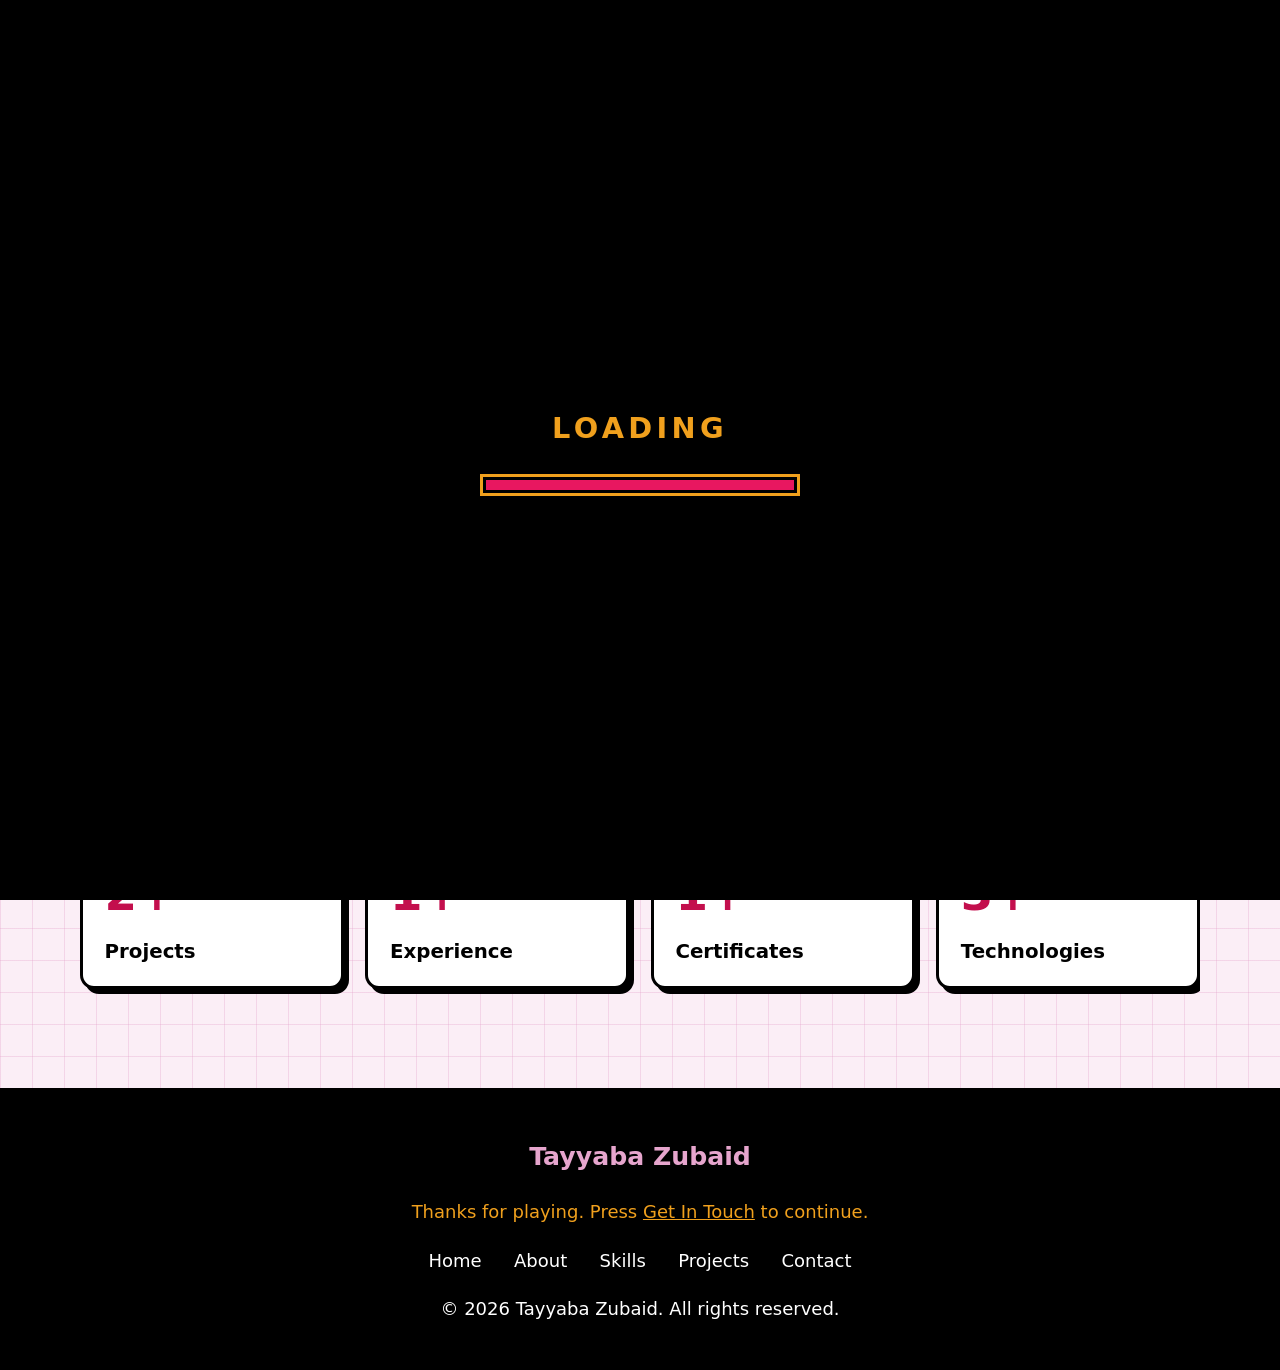
==== commit e1503be8: "Update vercel link" ====
--- a/index.html
+++ b/index.html
@@ -19,8 +19,8 @@
   <meta property="og:title" content="Tayyaba Zubaid | Frontend Engineer Portfolio">
   <meta property="og:description"
     content="Portfolio of Tayyaba Zubaid, a Frontend Engineer and CS student in Lahore, Pakistan, building AI-assisted full-stack web apps with React, Node.js and Express.">
-  <meta property="og:url" content="https://portfolio-3-seven-xi.vercel.app/">
-  <meta property="og:image" content="https://portfolio-3-seven-xi.vercel.app/assets/og-image.png">
+  <meta property="og:url" content="https:/tayyaba-portfolio-3tayyaba-portfolio-3.vercel.app/">
+  <meta property="og:image" content="https://tayyaba-portfolio-3.vercel.app/assets/og-image.png">
   <meta property="og:image:alt" content="Tayyaba Zubaid, Frontend Engineer">
   <meta name="twitter:card" content="summary_large_image">
   <meta name="twitter:title" content="Tayyaba Zubaid | Frontend Engineer Portfolio">
@@ -39,7 +39,7 @@
   "@type": "Person",
   "name": "Tayyaba Zubaid",
   "jobTitle": "Frontend Engineer",
-  "url": "https://portfolio-3-seven-xi.vercel.app/",
+  "url": "https://tayyaba-portfolio-3.vercel.app/",
   "address": {
     "@type": "PostalAddress",
     "addressLocality": "Lahore",
